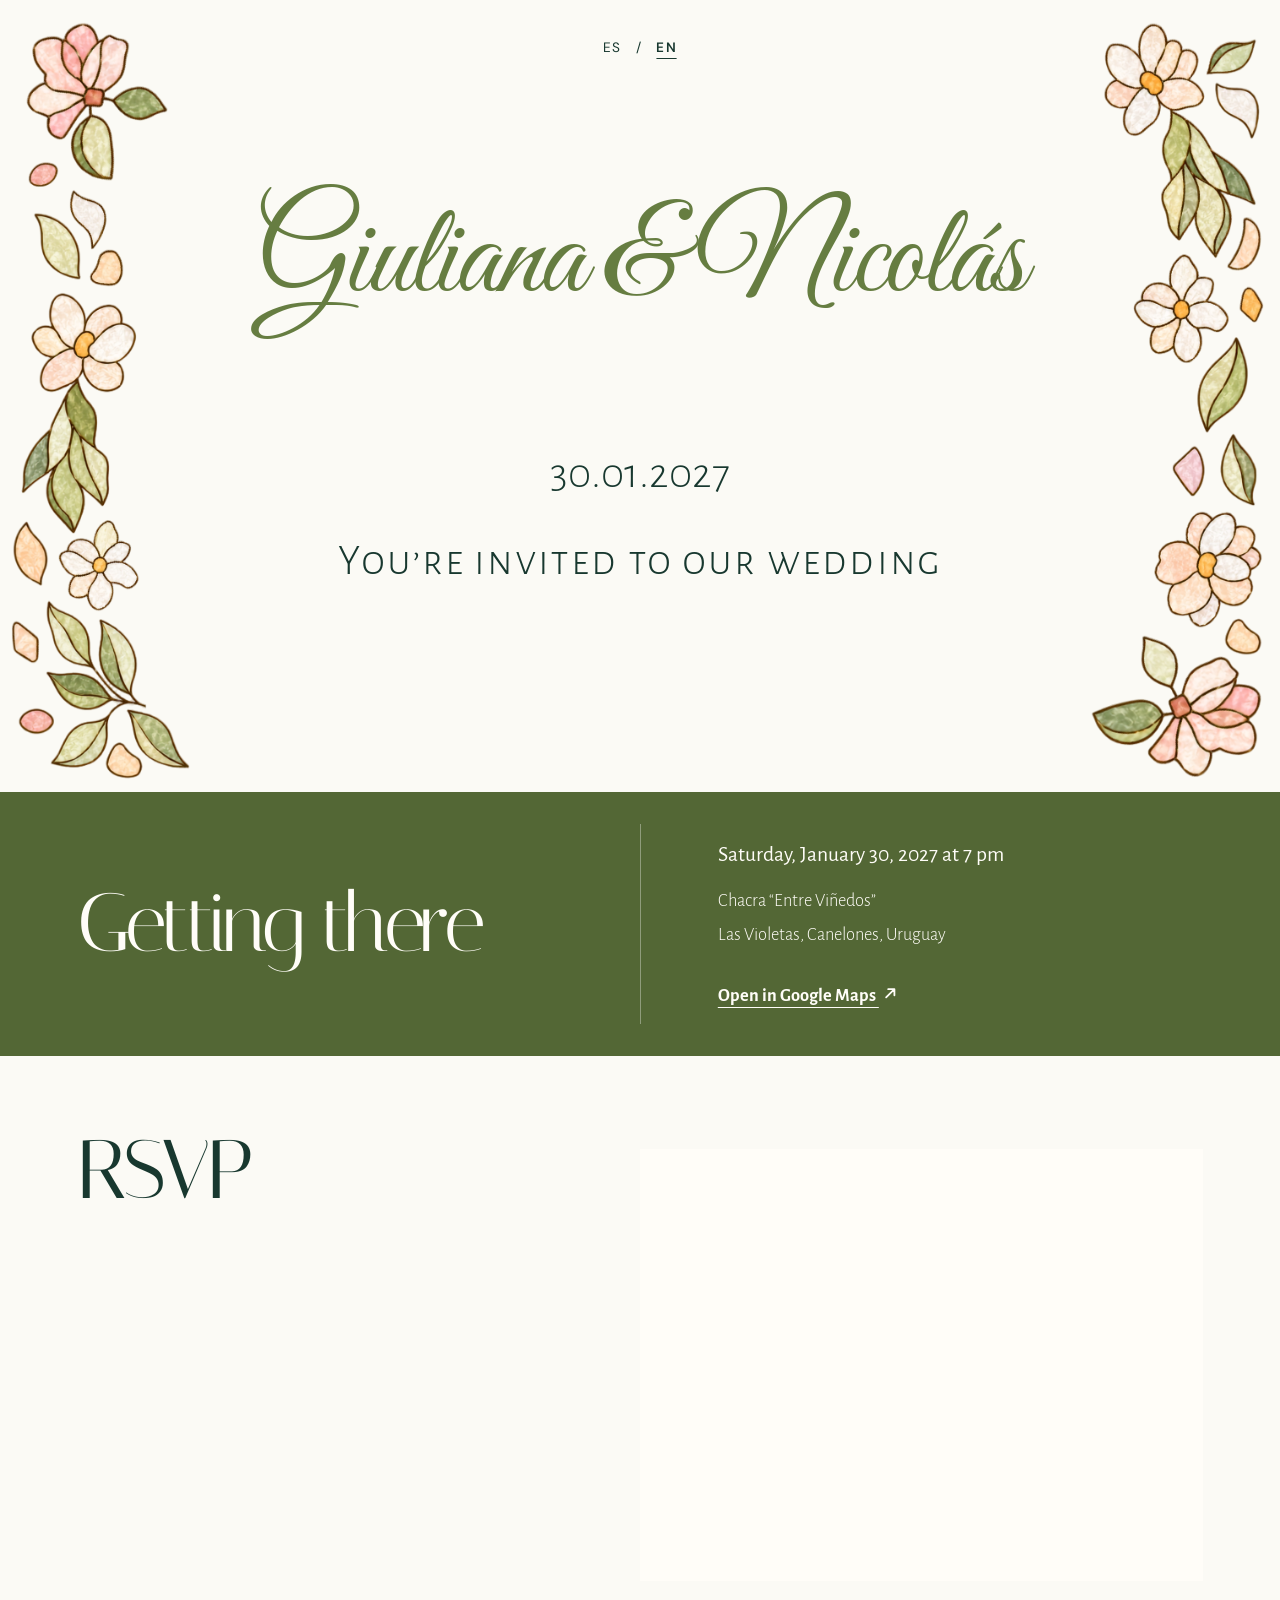
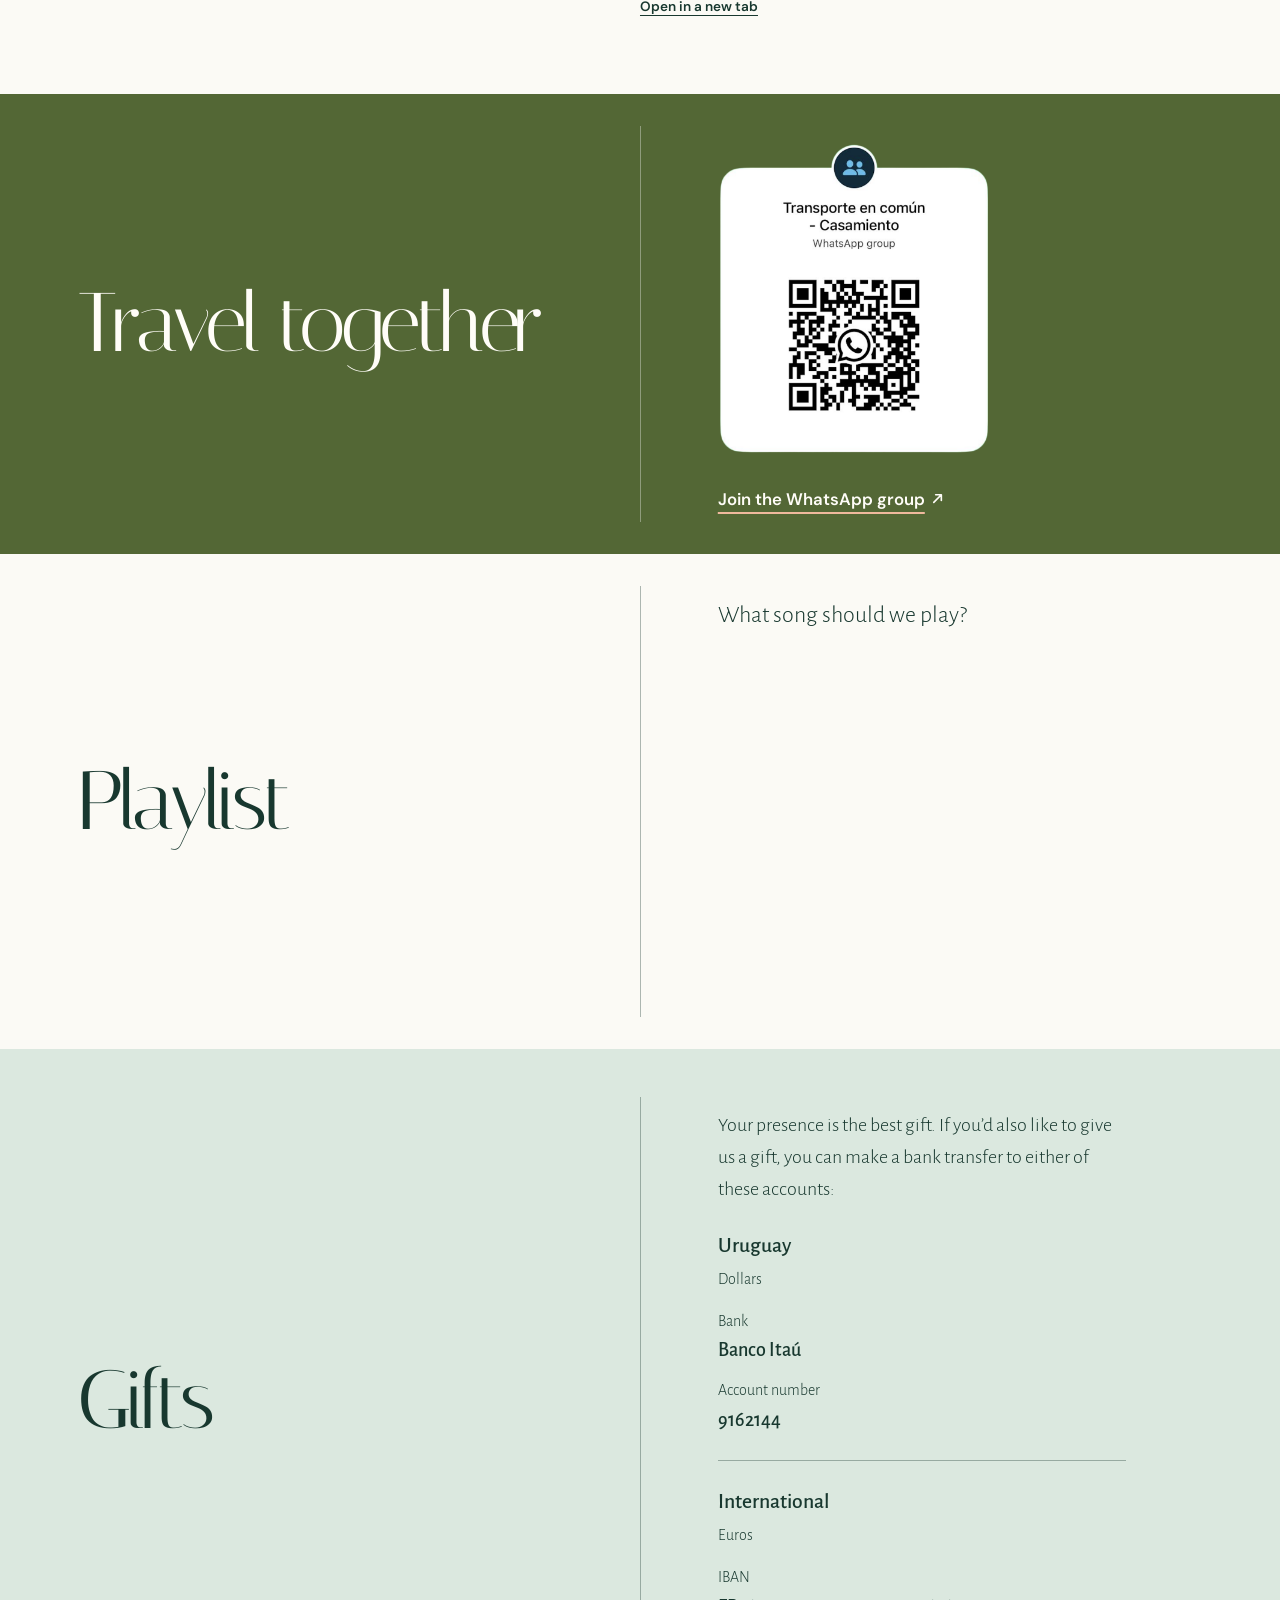
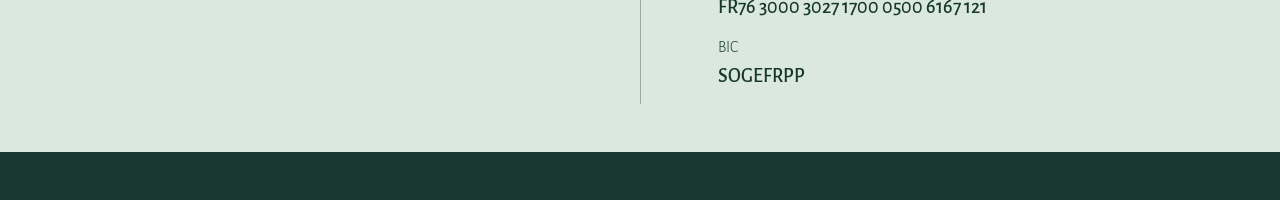
==== en.html @ 4c04052f "Add English version and gift bank accounts" ====
<!doctype html>
<html lang="en">
  <head>
    <meta charset="UTF-8" />
    <meta name="viewport" content="width=device-width, initial-scale=1" />
    <meta name="description" content="Giuliana and Nicolás" />
    <title>Giuliana and Nicolás</title>
    <link rel="preconnect" href="https://fonts.googleapis.com" />
    <link rel="preconnect" href="https://fonts.gstatic.com" crossorigin />
    <link href="https://fonts.googleapis.com/css2?family=Alegreya+Sans:wght@300;400;500;600&family=Alegreya+Sans+SC:wght@300;400;500&family=DM+Sans:wght@400;500;600&family=Great+Vibes&family=Italiana&display=swap" rel="stylesheet" />
    <link rel="stylesheet" href="styles.css" />
  </head>
  <body>
    <nav class="language-switch" aria-label="Language">
      <a href="index.html" lang="es" hreflang="es">ES</a>
      <span aria-hidden="true">/</span>
      <a href="en.html" lang="en" hreflang="en" aria-current="page">EN</a>
    </nav>
    <main class="invitation" aria-labelledby="wedding-title">
      <h1 id="wedding-title" class="visually-hidden">Giuliana and Nicolás</h1>
      <img class="flowers flowers--left" src="assets/flowers-left.png" alt="" aria-hidden="true" />
      <div class="invitation__center">
        <p class="names-text">Giuliana<span class="names-text__mobile-break" aria-hidden="true"><br /></span><span class="names-text__connector"> &amp; </span>Nicolás</p>
        <div class="event-info">
          <p class="event-info__date">30.01.2027</p>
          <p class="event-info__invitation">You’re invited to our wedding</p>
        </div>
      </div>
      <img class="flowers flowers--right" src="assets/flowers-right.png" alt="" aria-hidden="true" />
    </main>

    <section class="details" aria-labelledby="venue-title">
      <div class="details__heading">
        <h2 id="venue-title">Getting there</h2>
      </div>
      <div class="details__content">
        <p class="details__date">Saturday, January 30, 2027 at 7 pm</p>
        <address>
          Chacra “Entre Viñedos”<br />Las Violetas, Canelones, Uruguay
        </address>
        <a class="text-link" href="https://maps.app.goo.gl/vXwZ5cYCHZ2GvhXVA" target="_blank" rel="noreferrer">
          Open in Google Maps
          <svg class="text-link__icon" aria-hidden="true" viewBox="0 0 16 16" fill="none">
            <path d="M4 12 12 4M6 4h6v6" stroke="currentColor" stroke-width="1.75" stroke-linecap="round" stroke-linejoin="round" />
          </svg>
        </a>
      </div>
    </section>

    <section class="rsvp" id="rsvp" aria-labelledby="rsvp-title">
      <div class="rsvp__intro">
        <h2 id="rsvp-title">RSVP</h2>
      </div>
      <div class="rsvp-form">
        <iframe
          class="rsvp-form__embed"
          src="https://docs.google.com/forms/d/e/1FAIpQLSexYNaYGW8UoQyg7f9_EmeTzEDgkeHgZBoAXlFUQQeJTzdV7g/viewform?embedded=true"
          title="RSVP form (in Spanish)"
          loading="lazy"
        >Loading form…</iframe>
        <p class="rsvp-form__fallback">
          <a href="https://docs.google.com/forms/d/e/1FAIpQLSexYNaYGW8UoQyg7f9_EmeTzEDgkeHgZBoAXlFUQQeJTzdV7g/viewform?usp=header" target="_blank" rel="noreferrer">Open in a new tab</a>
        </p>
      </div>
    </section>

    <section class="travel-group" aria-labelledby="travel-group-title">
      <div class="travel-group__heading">
        <h2 id="travel-group-title">Travel together</h2>
      </div>
      <div class="travel-group__content">
        <img class="travel-group__qr" src="assets/qr_wpp.png" alt="QR code to join the transport WhatsApp group" />
        <a class="travel-group__link" href="https://chat.whatsapp.com/HbonAlKTDCjJUm64de46P4" target="_blank" rel="noreferrer">
          Join the WhatsApp group
          <svg class="travel-group__icon" aria-hidden="true" viewBox="0 0 16 16" fill="none">
            <path d="M4 12 12 4M6 4h6v6" stroke="currentColor" stroke-width="1.75" stroke-linecap="round" stroke-linejoin="round" />
          </svg>
        </a>
      </div>
    </section>

    <section class="playlist" aria-labelledby="playlist-title">
      <div class="playlist__heading">
        <h2 id="playlist-title">Playlist</h2>
      </div>
      <div class="playlist__content">
        <p>What song should we play?</p>
        <iframe
          class="playlist__embed"
          src="https://open.spotify.com/embed/playlist/00ogenAznVLQHIek65mozo?utm_source=generator"
          title="Wedding playlist"
          loading="lazy"
          allow="autoplay; clipboard-write; encrypted-media; fullscreen; picture-in-picture"
        ></iframe>
      </div>
    </section>

    <section class="gifts" aria-labelledby="gifts-title">
      <div class="gifts__heading">
        <h2 id="gifts-title">Gifts</h2>
      </div>
      <div class="gifts__content">
        <p>Your presence is the best gift. If you’d also like to give us a gift, you can make a bank transfer to either of these accounts:</p>
        <h3 class="gifts__region">Uruguay</h3>
        <p class="gifts__currency">Dollars</p>
        <dl class="gifts__account">
          <div><dt>Bank</dt><dd>Banco Itaú</dd></div>
          <div><dt>Account number</dt><dd>9162144</dd></div>
        </dl>
        <h3 class="gifts__region">International</h3>
        <p class="gifts__currency">Euros</p>
        <dl class="gifts__account">
          <div><dt>IBAN</dt><dd>FR76 3000 3027 1700 0500 6167 121</dd></div>
          <div><dt>BIC</dt><dd>SOGEFRPP</dd></div>
        </dl>
      </div>
    </section>

    <footer aria-hidden="true"></footer>
  </body>
</html>
---- styles.css ----
:root {
  --paper: #fbfaf5;
  --ink: #18382f;
  --names-green: #536735;
  --mist: #dbe8df;
  --peach: #efb99d;
  --white: #fffdf8;
  --display: "Italiana", Georgia, serif;
  --body: "DM Sans", Arial, sans-serif;
}

* { box-sizing: border-box; }

html,
body {
  min-height: 100%;
  margin: 0;
  background: var(--paper);
  color: var(--ink);
  font-family: var(--body);
}

a { color: inherit; }

.invitation {
  position: relative;
  display: grid;
  grid-template-columns: clamp(8rem, 18vw, 18rem) minmax(0, 1fr) clamp(8rem, 18vw, 18rem);
  align-items: center;
  min-height: 88svh;
  overflow: hidden;
  background: var(--paper);
}

.flowers {
  display: block;
  width: 100%;
  height: 88svh;
  object-fit: contain;
}

.flowers--left { object-position: left center; }
.flowers--right { object-position: right center; }

.invitation__center {
  width: 100%;
  text-align: center;
}

.names-text {
  display: block;
  margin: 0 auto;
  color: #667d41;
  font-family: "Great Vibes", cursive;
  font-size: clamp(4.5rem, 10vw, 10rem);
  font-weight: 400;
  letter-spacing: -.02em;
  line-height: .9;
  white-space: nowrap;
}

.names-text__mobile-break { display: none; }

.event-info {
  margin: clamp(8rem, 16vh, 5rem) 0 0;
  font-family: "Alegreya Sans", sans-serif;
  font-size: clamp(1.1rem, 1.7vw, 1.5rem);
  font-weight: 300;
  line-height: 1.25;
}

.event-info p { margin: 0; }

.event-info__date {
  font-size: 2em;
  font-weight: 300;
}

.event-info__invitation {
  margin: 2rem 0 0 !important;
  font-family: "Alegreya Sans SC", sans-serif;
  font-size: 2em;
  font-weight: 300;
  letter-spacing: .05em;
}

.event-info__mobile-break { display: none; }

.event-info__venue {
  margin-top: 1.5rem !important;
}

.event-info__location {
  margin-top: .35rem !important;
}

.visually-hidden {
  position: absolute;
  width: 1px;
  height: 1px;
  padding: 0;
  margin: -1px;
  overflow: hidden;
  clip: rect(0, 0, 0, 0);
  white-space: nowrap;
  border: 0;
}

.details,
.rsvp {
  padding: clamp(4rem, 6vw, 6rem);
}

.eyebrow {
  margin: 0 0 1.5rem;
  font-size: .72rem;
  font-weight: 600;
  letter-spacing: .18em;
  text-transform: uppercase;
}

h2 {
  margin: 0;
  font-family: var(--display);
  font-size: clamp(4rem, 9vw, 8rem);
  font-weight: 400;
  line-height: .9;
  letter-spacing: -.045em;
}

#venue-title,
#rsvp-title,
#playlist-title,
#travel-group-title {
  font-size: clamp(2.75rem, 6.5vw, 6rem);
}

#venue-title {
  white-space: nowrap;
}

.details {
  display: grid;
  grid-template-columns: 1fr 1fr;
  align-items: center;
  min-height: auto;
  padding: 2rem clamp(2rem, 6vw, 6rem);
  background: var(--names-green);
  color: var(--white);
}

.details__content {
  border-left: 1px solid rgba(255, 255, 255, .35);
  padding: .75rem clamp(2rem, 6vw, 6rem);
  font-family: "Alegreya Sans", sans-serif;
  font-size: 1.15rem;
  font-weight: 300;
  line-height: 1.8;
}

.details__date {
  margin: 0 0 .6rem;
  font-size: 1.35rem;
  font-weight: 400;
}

address {
  margin-bottom: 1.75rem;
  font-style: normal;
}

.text-link {
  font-weight: 600;
  text-underline-offset: .35rem;
}

.text-link__icon {
  display: inline-block;
  width: .9em;
  height: .9em;
  margin-left: .2em;
  vertical-align: -.05em;
}

.rsvp {
  display: grid;
  grid-template-columns: .9fr 1.1fr;
  align-items: start;
  gap: clamp(3rem, 8vw, 9rem);
  background: var(--paper);
}

.rsvp__intro {
  position: sticky;
  top: 5rem;
}

.rsvp__intro > p:last-child {
  max-width: 28rem;
  line-height: 1.6;
}

.rsvp-form {
  width: 100%;
  max-width: 42rem;
  padding-top: 1rem;
}

.rsvp-form__embed {
  display: block;
  width: 100%;
  height: 27rem;
  border: 0;
  background: var(--white);
}

.rsvp-form__fallback {
  margin: 1rem 0 0;
  font-size: .85rem;
  line-height: 1.5;
}

.rsvp-form__fallback a {
  font-weight: 600;
  text-underline-offset: .25rem;
}

.playlist {
  display: grid;
  grid-template-columns: 1fr 1fr;
  align-items: center;
  min-height: auto;
  padding: 2rem clamp(2rem, 6vw, 6rem);
  background: var(--paper);
}

.playlist__content {
  border-left: 1px solid rgba(24, 56, 47, .35);
  padding: .75rem clamp(2rem, 6vw, 6rem);
}

.playlist__content p {
  margin: 0 0 1.25rem;
  font-family: "Alegreya Sans", sans-serif;
  font-size: clamp(1.2rem, 2vw, 1.5rem);
  font-weight: 300;
  line-height: 1.45;
}

.playlist__embed {
  display: block;
  width: 100%;
  height: 22rem;
  border: 0;
}

.travel-group {
  display: grid;
  grid-template-columns: 1fr 1fr;
  align-items: center;
  min-height: auto;
  padding: 2rem clamp(2rem, 6vw, 6rem);
  background: var(--names-green);
  color: var(--white);
}

.travel-group__content {
  max-width: 30rem;
  border-left: 1px solid rgba(255, 255, 255, .35);
  padding: .75rem clamp(2rem, 6vw, 6rem);
}

.travel-group__qr {
  display: block;
  width: min(100%, 20rem);
  height: auto;
  margin: 0 0 1.5rem -1.5rem;
}

.travel-group__link {
  display: inline-flex;
  align-items: center;
  gap: .35rem;
  color: var(--white);
  font-size: 1.05rem;
  font-weight: 600;
  text-decoration: underline;
  text-decoration-color: var(--peach);
  text-decoration-thickness: 2px;
  text-underline-offset: .45rem;
}

.travel-group__icon {
  width: .9em;
  height: .9em;
}

footer {
  padding: 1.5rem;
  background: var(--ink);
  color: var(--white);
  text-align: center;
  font-size: .72rem;
  letter-spacing: .14em;
  text-transform: uppercase;
}

footer p { margin: 0; }

a:focus-visible {
  outline: 3px solid var(--peach);
  outline-offset: 4px;
}

@media (max-width: 700px) {
  .invitation {
    grid-template-columns: 5.5rem minmax(0, 1fr) 5.5rem;
    min-height: 21.72rem;
  }

  .flowers {
    height: auto;
    aspect-ratio: 475 / 1875;
    object-fit: contain;
  }

  .flowers--left { object-position: left bottom; }
  .flowers--right { object-position: right bottom; }

  .names-text {
    font-size: clamp(3.25rem, 15vw, 6rem);
    line-height: .82;
    white-space: normal;
  }

  .names-text__mobile-break { display: inline; }

  .event-info {
    margin-top: 1.5rem;
  }

  .event-info__date { font-size: 1.4em; }

  .event-info__invitation {
    width: 100%;
    font-size: clamp(1rem, 5vw, 1.4em);
    letter-spacing: .02em;
    text-align: center;
    white-space: nowrap;
  }

  .event-info__mobile-break { display: inline; }

  .details,
  .rsvp,
  .playlist,
  .travel-group {
    grid-template-columns: 1fr;
    gap: 3rem;
    padding: 4rem 1.5rem;
  }

  .details,
  .playlist,
  .travel-group { padding-block: 2.5rem; }

  .details__content {
    border-top: 1px solid rgba(255, 255, 255, .35);
    border-left: 0;
    padding: 1.5rem 0 0;
  }

  .travel-group__content {
    border-top: 1px solid rgba(255, 255, 255, .35);
    border-left: 0;
    padding: 1.5rem 0 0;
    text-align: center;
  }

  .playlist__content {
    border-top: 1px solid rgba(24, 56, 47, .35);
    border-left: 0;
    padding: 1.5rem 0 0;
  }

  .travel-group__qr {
    margin: 0 auto 1.5rem;
  }

  .rsvp__intro { position: static; }
}

.language-switch {
  position: absolute;
  top: 1.25rem;
  left: 50%;
  transform: translateX(-50%);
  z-index: 1;
  display: flex;
  align-items: center;
  gap: .65rem;
  padding: .35rem .65rem;
  border-radius: .25rem;
  background: var(--paper);
  font-size: .85rem;
  letter-spacing: .08em;
}

.language-switch a {
  display: inline-flex;
  align-items: center;
  min-height: 2.75rem;
  padding-inline: .25rem;
  text-decoration: none;
}

.language-switch a[aria-current="page"] {
  font-weight: 600;
  text-decoration: underline;
  text-underline-offset: .35rem;
}

.gifts {
  display: grid;
  grid-template-columns: minmax(0, 1fr) minmax(0, 1fr);
  align-items: center;
  row-gap: 2rem;
  padding: 3rem clamp(2rem, 6vw, 6rem);
  background: var(--mist);
}

#gifts-title { font-size: clamp(2.75rem, 6.5vw, 6rem); }

.gifts__content {
  border-left: 1px solid rgba(24, 56, 47, .35);
  padding: .75rem clamp(2rem, 6vw, 6rem);
  font-family: "Alegreya Sans", sans-serif;
  font-size: 1.25rem;
  font-weight: 300;
  line-height: 1.6;
}

.gifts__content p { margin: 0 0 1.5rem; }
.gifts__region {
  margin: 1.5rem 0 .75rem;
  font-size: 1.35rem;
  font-weight: 500;
}
.gifts__account + .gifts__region {
  border-top: 1px solid rgba(24, 56, 47, .35);
  padding-top: 1.5rem;
}
.gifts__account { margin: 0; }
.gifts__account dd { overflow-wrap: anywhere; }
.gifts__account div + div { margin-top: .75rem; }
.gifts__account dt { font-size: 1rem; }
.gifts__account dd { margin: 0; font-weight: 500; }

@media (max-width: 700px) {
  .invitation { padding-top: 4.5rem; }
  .gifts { grid-template-columns: 1fr; padding: 2.5rem 1.5rem; }
  .gifts__content {
    border-top: 1px solid rgba(24, 56, 47, .35);
    border-left: 0;
    padding: 1.5rem 0 0;
  }
  html[lang="en"] .event-info__invitation {
    white-space: normal;
  }
}

.gifts__content .gifts__currency {
  margin: -.5rem 0 1rem;
  font-size: 1rem;
}
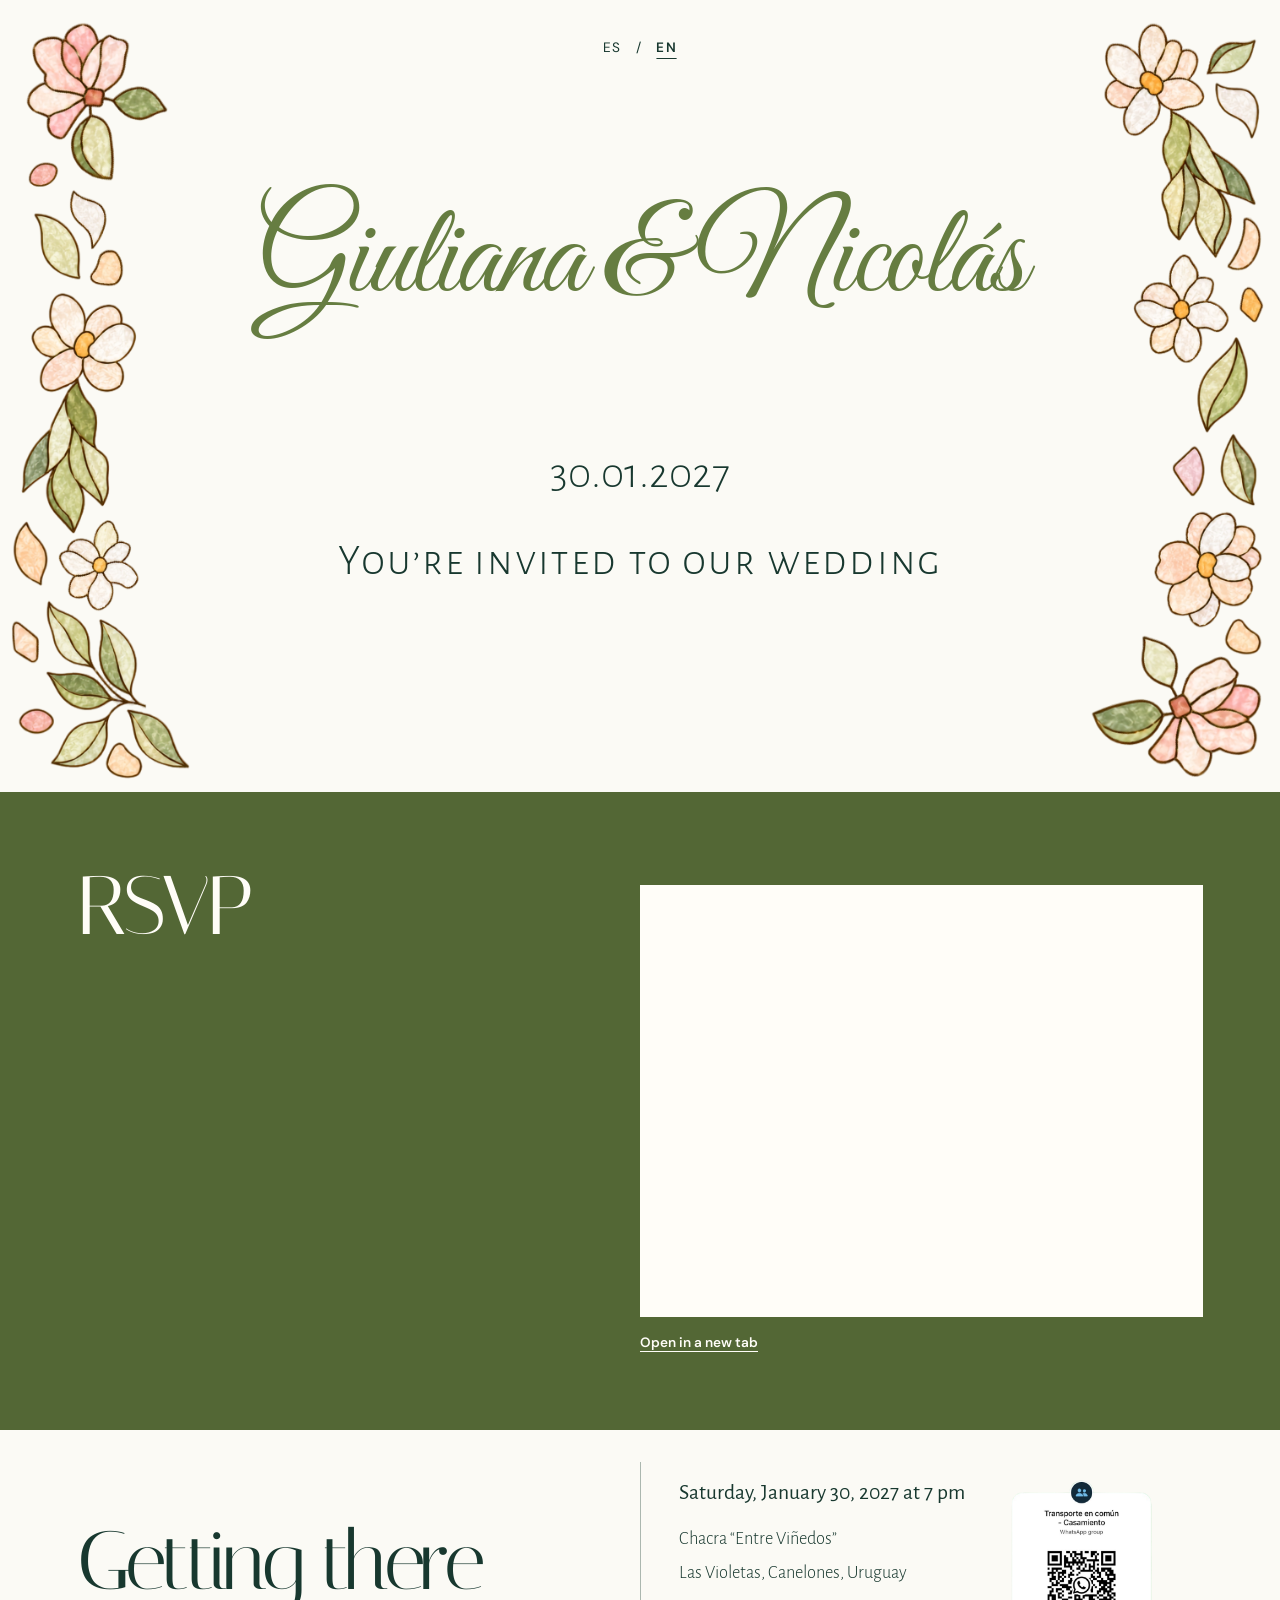
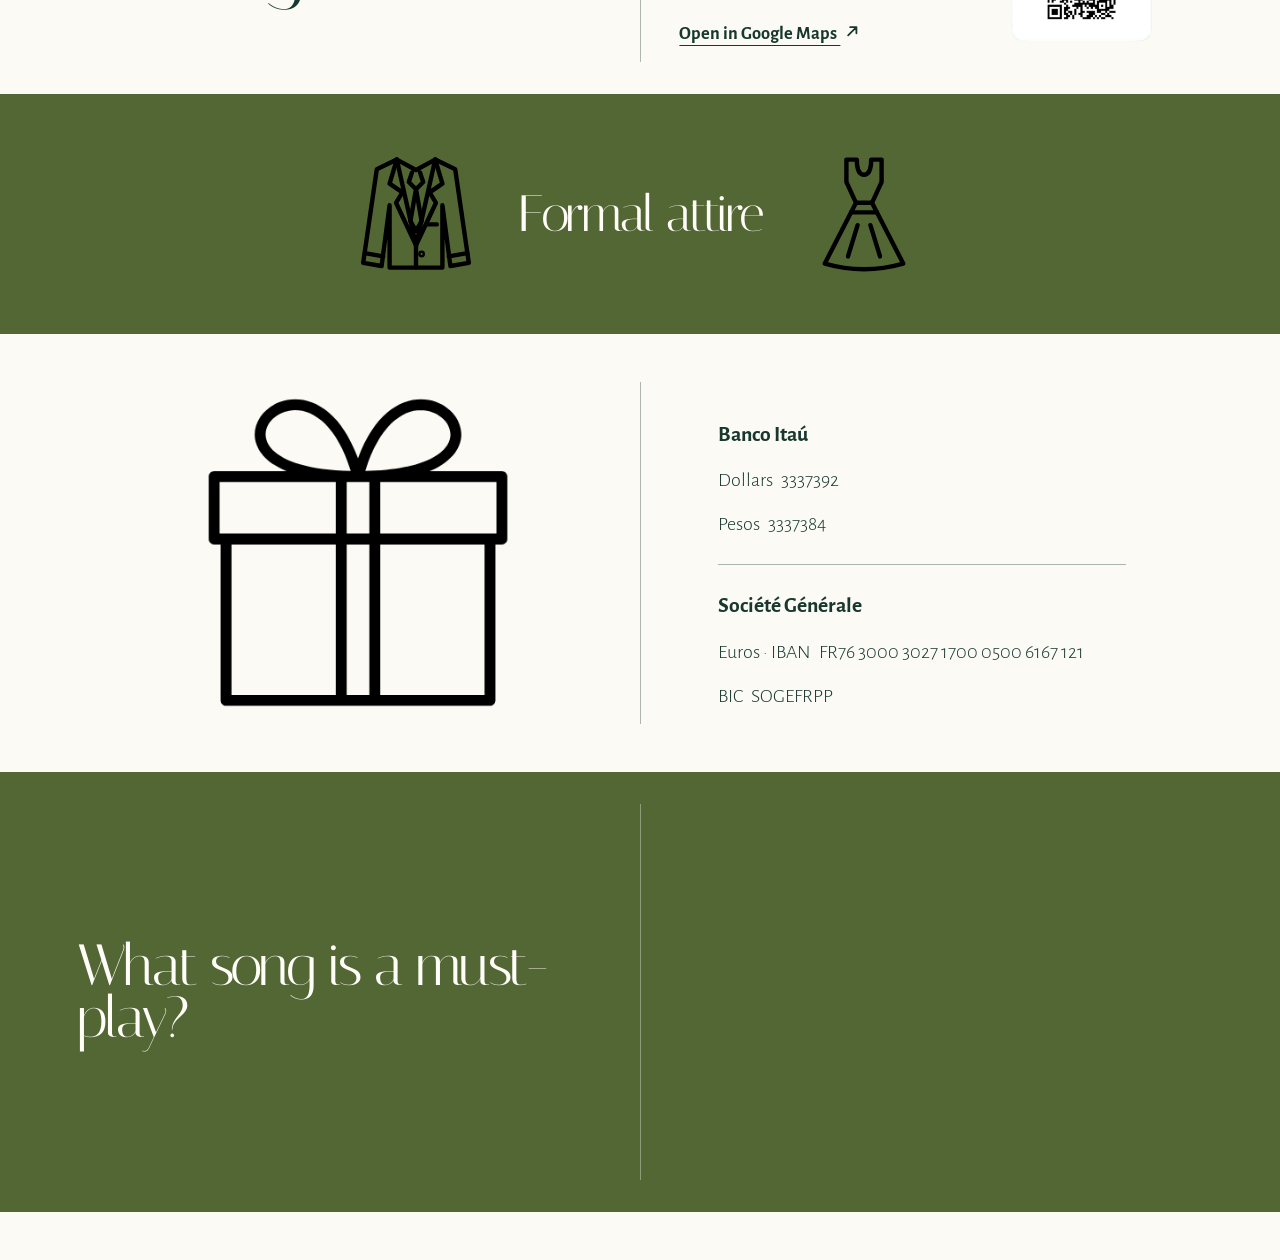
==== commit 8aaf875d: "Update wedding sections, bank details and attire icons" ====
--- a/en.html
+++ b/en.html
@@ -29,24 +29,6 @@
       <img class="flowers flowers--right" src="assets/flowers-right.png" alt="" aria-hidden="true" />
     </main>
 
-    <section class="details" aria-labelledby="venue-title">
-      <div class="details__heading">
-        <h2 id="venue-title">Getting there</h2>
-      </div>
-      <div class="details__content">
-        <p class="details__date">Saturday, January 30, 2027 at 7 pm</p>
-        <address>
-          Chacra “Entre Viñedos”<br />Las Violetas, Canelones, Uruguay
-        </address>
-        <a class="text-link" href="https://maps.app.goo.gl/vXwZ5cYCHZ2GvhXVA" target="_blank" rel="noreferrer">
-          Open in Google Maps
-          <svg class="text-link__icon" aria-hidden="true" viewBox="0 0 16 16" fill="none">
-            <path d="M4 12 12 4M6 4h6v6" stroke="currentColor" stroke-width="1.75" stroke-linecap="round" stroke-linejoin="round" />
-          </svg>
-        </a>
-      </div>
-    </section>
-
     <section class="rsvp" id="rsvp" aria-labelledby="rsvp-title">
       <div class="rsvp__intro">
         <h2 id="rsvp-title">RSVP</h2>
@@ -64,27 +46,58 @@
       </div>
     </section>
 
-    <section class="travel-group" aria-labelledby="travel-group-title">
-      <div class="travel-group__heading">
-        <h2 id="travel-group-title">Travel together</h2>
+    <section class="details" aria-labelledby="venue-title">
+      <div class="details__heading">
+        <h2 id="venue-title">Getting there</h2>
       </div>
-      <div class="travel-group__content">
-        <img class="travel-group__qr" src="assets/qr_wpp.png" alt="QR code to join the transport WhatsApp group" />
-        <a class="travel-group__link" href="https://chat.whatsapp.com/HbonAlKTDCjJUm64de46P4" target="_blank" rel="noreferrer">
-          Join the WhatsApp group
-          <svg class="travel-group__icon" aria-hidden="true" viewBox="0 0 16 16" fill="none">
+      <div class="details__content">
+        <div class="details__address">
+        <p class="details__date">Saturday, January 30, 2027 at 7 pm</p>
+        <address>
+          Chacra “Entre Viñedos”<br />Las Violetas, Canelones, Uruguay
+        </address>
+        <a class="text-link" href="https://maps.app.goo.gl/vXwZ5cYCHZ2GvhXVA" target="_blank" rel="noreferrer">
+          Open in Google Maps
+          <svg class="text-link__icon" aria-hidden="true" viewBox="0 0 16 16" fill="none">
             <path d="M4 12 12 4M6 4h6v6" stroke="currentColor" stroke-width="1.75" stroke-linecap="round" stroke-linejoin="round" />
           </svg>
         </a>
+        </div>
+      <a class="details__transport" href="https://chat.whatsapp.com/HbonAlKTDCjJUm64de46P4" target="_blank" rel="noreferrer">
+        <img class="details__qr" src="assets/qr_wpp.png" alt="QR code to join the transport WhatsApp group" />
+      </a>
+      </div>
+    </section>
+
+    <section class="dress-code" aria-labelledby="dress-code-title">
+      <img class="dress-code__icon" src="assets/formal-attire.svg" alt="" aria-hidden="true" width="160" height="180" />
+      <h2 id="dress-code-title">Formal attire</h2>
+      <img class="dress-code__icon" src="assets/formal-dress.svg" alt="" aria-hidden="true" width="160" height="180" />
+    </section>
+
+    <section class="gifts" aria-labelledby="gifts-title">
+      <div class="gifts__heading">
+        <h2 id="gifts-title"><img class="gifts__image" src="assets/gift2.png" alt="Gifts" width="362" height="372" /></h2>
+      </div>
+      <div class="gifts__content">
+        <h3 class="gifts__region">Banco Itaú</h3>
+        <dl class="gifts__account">
+          <div><dt>Dollars</dt><dd>3337392</dd></div>
+          <div><dt>Pesos</dt><dd>3337384</dd></div>
+        </dl>
+        <h3 class="gifts__region">Société Générale</h3>
+        <dl class="gifts__account">
+          <div><dt>Euros · IBAN</dt><dd>FR76 3000 3027 1700 0500 6167 121</dd></div>
+          <div><dt>BIC</dt><dd>SOGEFRPP</dd></div>
+        </dl>
       </div>
     </section>
 
     <section class="playlist" aria-labelledby="playlist-title">
       <div class="playlist__heading">
-        <h2 id="playlist-title">Playlist</h2>
+        <h2 id="playlist-title">What song is a must-play?</h2>
       </div>
       <div class="playlist__content">
-        <p>What song should we play?</p>
         <iframe
           class="playlist__embed"
           src="https://open.spotify.com/embed/playlist/00ogenAznVLQHIek65mozo?utm_source=generator"
@@ -95,27 +108,6 @@
       </div>
     </section>
 
-    <section class="gifts" aria-labelledby="gifts-title">
-      <div class="gifts__heading">
-        <h2 id="gifts-title">Gifts</h2>
-      </div>
-      <div class="gifts__content">
-        <p>Your presence is the best gift. If you’d also like to give us a gift, you can make a bank transfer to either of these accounts:</p>
-        <h3 class="gifts__region">Uruguay</h3>
-        <p class="gifts__currency">Dollars</p>
-        <dl class="gifts__account">
-          <div><dt>Bank</dt><dd>Banco Itaú</dd></div>
-          <div><dt>Account number</dt><dd>9162144</dd></div>
-        </dl>
-        <h3 class="gifts__region">International</h3>
-        <p class="gifts__currency">Euros</p>
-        <dl class="gifts__account">
-          <div><dt>IBAN</dt><dd>FR76 3000 3027 1700 0500 6167 121</dd></div>
-          <div><dt>BIC</dt><dd>SOGEFRPP</dd></div>
-        </dl>
-      </div>
-    </section>
-
     <footer aria-hidden="true"></footer>
   </body>
 </html>
--- a/styles.css
+++ b/styles.css
@@ -2,7 +2,6 @@
   --paper: #fbfaf5;
   --ink: #18382f;
   --names-green: #536735;
-  --mist: #dbe8df;
   --peach: #efb99d;
   --white: #fffdf8;
   --display: "Italiana", Georgia, serif;
@@ -141,21 +140,36 @@
 
 .details {
   display: grid;
-  grid-template-columns: 1fr 1fr;
+  grid-template-columns: minmax(0, 1fr) minmax(0, 1fr);
   align-items: center;
   min-height: auto;
   padding: 2rem clamp(2rem, 6vw, 6rem);
-  background: var(--names-green);
-  color: var(--white);
+  background: var(--paper);
+  color: var(--ink);
 }
 
 .details__content {
-  border-left: 1px solid rgba(255, 255, 255, .35);
-  padding: .75rem clamp(2rem, 6vw, 6rem);
+  display: grid;
+  grid-template-columns: minmax(0, 1fr) auto;
+  align-items: center;
+  gap: 1rem;
+  border-left: 1px solid rgba(24, 56, 47, .35);
+  padding: .75rem clamp(1rem, 3vw, 3rem);
   font-family: "Alegreya Sans", sans-serif;
   font-size: 1.15rem;
   font-weight: 300;
   line-height: 1.8;
+}
+
+.details__transport {
+  display: block;
+  width: clamp(8rem, 13vw, 12rem);
+}
+
+.details__qr {
+  display: block;
+  width: 100%;
+  height: auto;
 }
 
 .details__date {
@@ -187,7 +201,8 @@
   grid-template-columns: .9fr 1.1fr;
   align-items: start;
   gap: clamp(3rem, 8vw, 9rem);
-  background: var(--paper);
+  background: var(--names-green);
+  color: var(--white);
 }
 
 .rsvp__intro {
@@ -231,12 +246,41 @@
   align-items: center;
   min-height: auto;
   padding: 2rem clamp(2rem, 6vw, 6rem);
-  background: var(--paper);
+  background: var(--names-green);
+  color: var(--white);
 }
 
 .playlist__content {
-  border-left: 1px solid rgba(24, 56, 47, .35);
+  border-left: 1px solid rgba(255, 255, 255, .35);
   padding: .75rem clamp(2rem, 6vw, 6rem);
+}
+
+#playlist-title {
+  font-size: clamp(2.25rem, 4.5vw, 4.5rem);
+  padding-right: 1.5rem;
+}
+
+.dress-code {
+  display: flex;
+  justify-content: center;
+  align-items: center;
+  gap: clamp(.75rem, 3vw, 3rem);
+  padding: 3rem 1.5rem;
+  text-align: center;
+  background: var(--names-green);
+  color: var(--white);
+}
+
+.dress-code__icon {
+  display: block;
+  width: clamp(3.5rem, 10vw, 8rem);
+  flex-shrink: 0;
+  height: auto;
+}
+
+#dress-code-title {
+  margin: 0;
+  font-size: clamp(2rem, 4vw, 3.5rem);
 }
 
 .playlist__content p {
@@ -297,8 +341,8 @@
 
 footer {
   padding: 1.5rem;
-  background: var(--ink);
-  color: var(--white);
+  background: var(--paper);
+  color: var(--ink);
   text-align: center;
   font-size: .72rem;
   letter-spacing: .14em;
@@ -365,9 +409,14 @@
   .travel-group { padding-block: 2.5rem; }
 
   .details__content {
-    border-top: 1px solid rgba(255, 255, 255, .35);
+    grid-template-columns: minmax(0, 1fr) auto;
+    border-top: 1px solid rgba(24, 56, 47, .35);
     border-left: 0;
     padding: 1.5rem 0 0;
+  }
+
+  .details__transport {
+    width: clamp(6.5rem, 29vw, 9rem);
   }
 
   .travel-group__content {
@@ -378,7 +427,7 @@
   }
 
   .playlist__content {
-    border-top: 1px solid rgba(24, 56, 47, .35);
+    border-top: 1px solid rgba(255, 255, 255, .35);
     border-left: 0;
     padding: 1.5rem 0 0;
   }
@@ -426,10 +475,17 @@
   align-items: center;
   row-gap: 2rem;
   padding: 3rem clamp(2rem, 6vw, 6rem);
-  background: var(--mist);
-}
-
-#gifts-title { font-size: clamp(2.75rem, 6.5vw, 6rem); }
+  background: var(--paper);
+}
+
+#gifts-title { margin: 0; }
+
+.gifts__image {
+  display: block;
+  width: min(100%, 20rem);
+  height: auto;
+  margin: 0 auto;
+}
 
 .gifts__content {
   border-left: 1px solid rgba(24, 56, 47, .35);
@@ -444,7 +500,7 @@
 .gifts__region {
   margin: 1.5rem 0 .75rem;
   font-size: 1.35rem;
-  font-weight: 500;
+  font-weight: 700;
 }
 .gifts__account + .gifts__region {
   border-top: 1px solid rgba(24, 56, 47, .35);
@@ -453,8 +509,8 @@
 .gifts__account { margin: 0; }
 .gifts__account dd { overflow-wrap: anywhere; }
 .gifts__account div + div { margin-top: .75rem; }
-.gifts__account dt { font-size: 1rem; }
-.gifts__account dd { margin: 0; font-weight: 500; }
+.gifts__account dt { display: inline; }
+.gifts__account dd { display: inline; margin: 0 0 0 .4em; font-weight: inherit; }
 
 @media (max-width: 700px) {
   .invitation { padding-top: 4.5rem; }
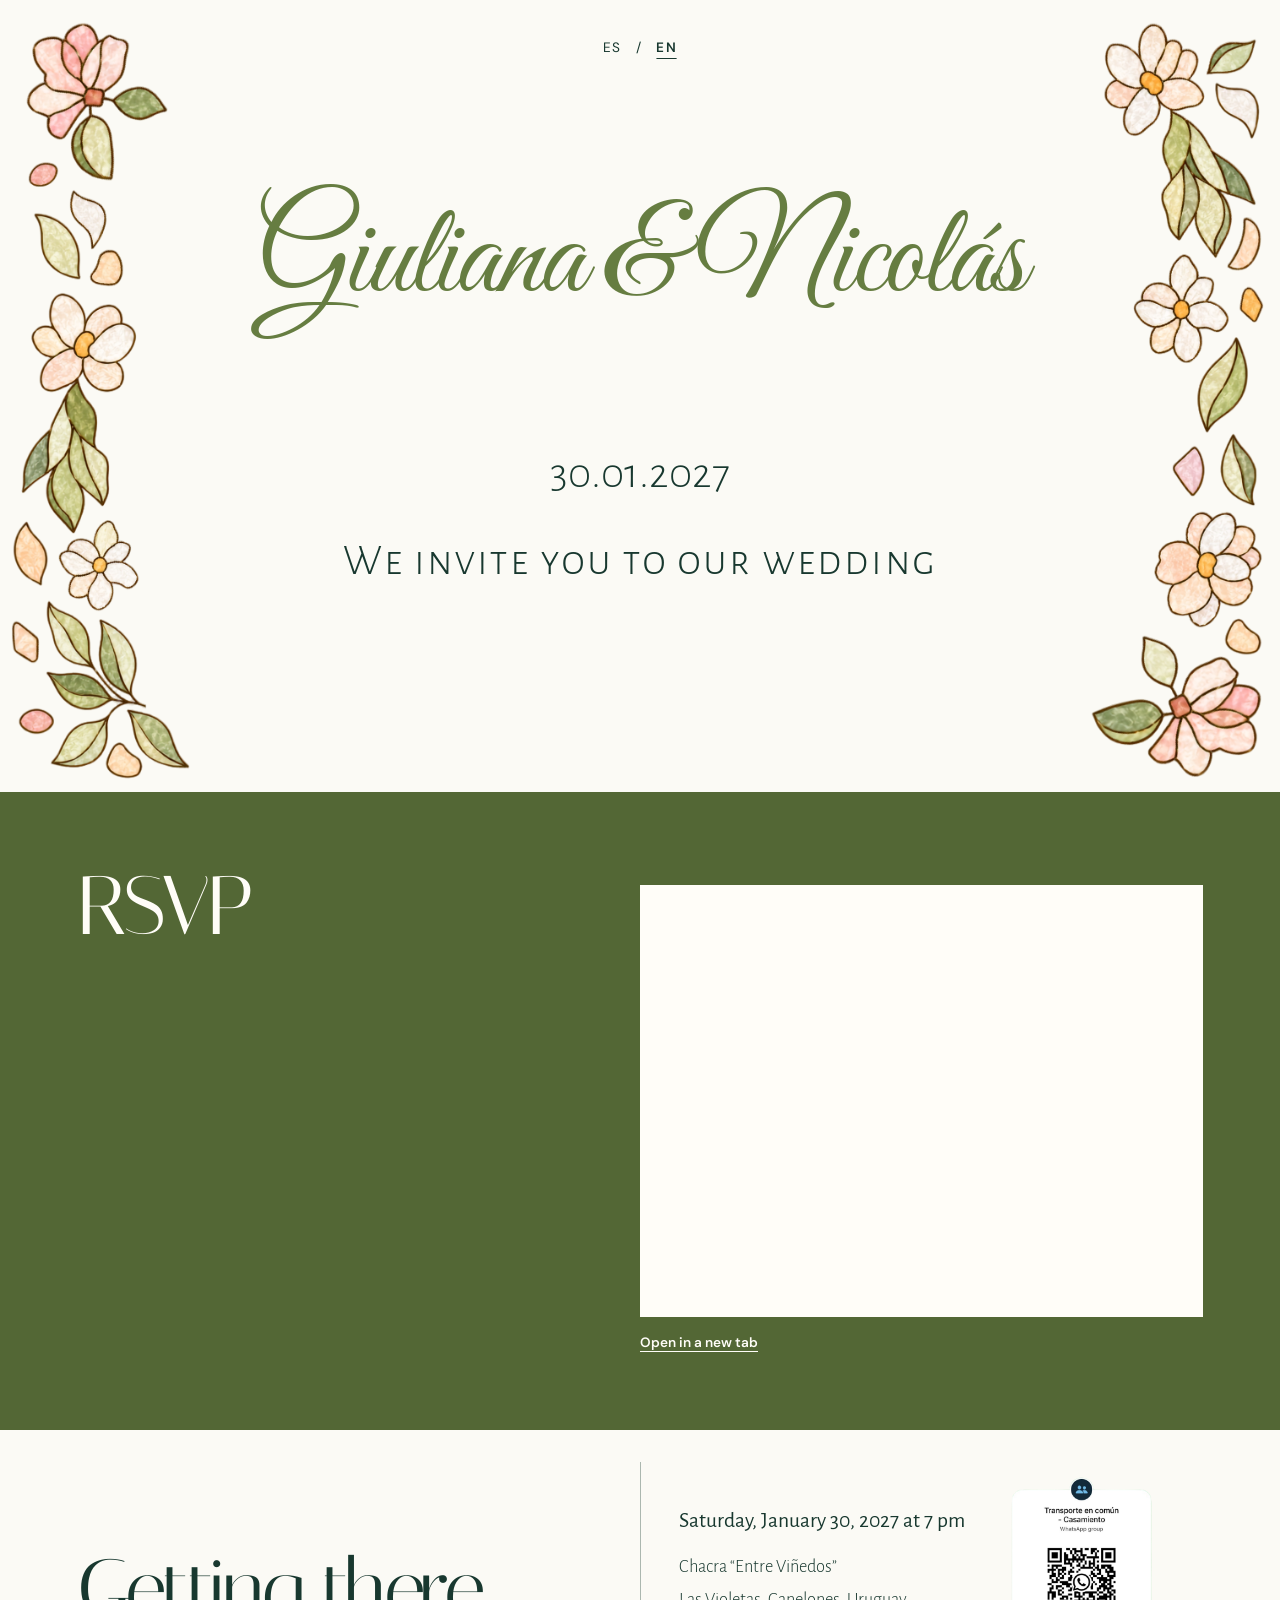
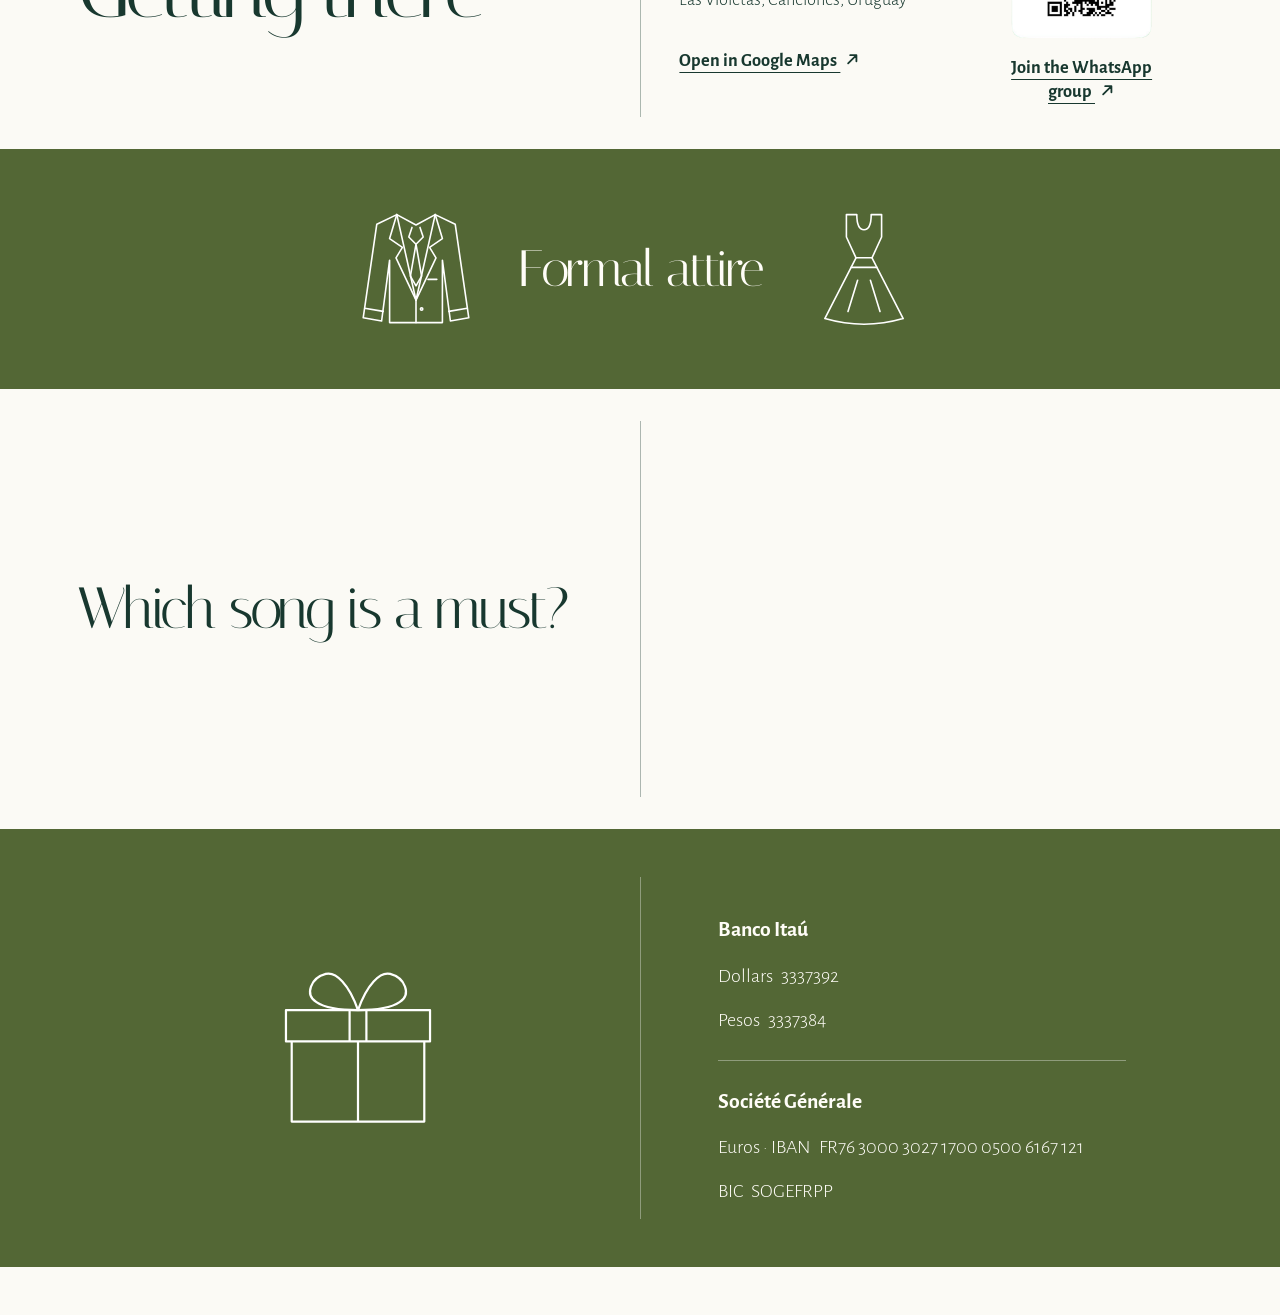
==== commit 14afb3d4: "Refine wedding icons, section order and WhatsApp link" ====
--- a/en.html
+++ b/en.html
@@ -23,7 +23,7 @@
         <p class="names-text">Giuliana<span class="names-text__mobile-break" aria-hidden="true"><br /></span><span class="names-text__connector"> &amp; </span>Nicolás</p>
         <div class="event-info">
           <p class="event-info__date">30.01.2027</p>
-          <p class="event-info__invitation">You’re invited to our wedding</p>
+          <p class="event-info__invitation">We invite you to our wedding</p>
         </div>
       </div>
       <img class="flowers flowers--right" src="assets/flowers-right.png" alt="" aria-hidden="true" />
@@ -65,6 +65,11 @@
         </div>
       <a class="details__transport" href="https://chat.whatsapp.com/HbonAlKTDCjJUm64de46P4" target="_blank" rel="noreferrer">
         <img class="details__qr" src="assets/qr_wpp.png" alt="QR code to join the transport WhatsApp group" />
+        <span class="details__transport-label text-link">Join the WhatsApp group
+          <svg class="text-link__icon" aria-hidden="true" viewBox="0 0 16 16" fill="none">
+            <path d="M4 12 12 4M6 4h6v6" stroke="currentColor" stroke-width="1.75" stroke-linecap="round" stroke-linejoin="round" />
+          </svg>
+        </span>
       </a>
       </div>
     </section>
@@ -75,9 +80,24 @@
       <img class="dress-code__icon" src="assets/formal-dress.svg" alt="" aria-hidden="true" width="160" height="180" />
     </section>
 
+    <section class="playlist" aria-labelledby="playlist-title">
+      <div class="playlist__heading">
+        <h2 id="playlist-title">Which song is a must?</h2>
+      </div>
+      <div class="playlist__content">
+        <iframe
+          class="playlist__embed"
+          src="https://open.spotify.com/embed/playlist/00ogenAznVLQHIek65mozo?utm_source=generator"
+          title="Wedding playlist"
+          loading="lazy"
+          allow="autoplay; clipboard-write; encrypted-media; fullscreen; picture-in-picture"
+        ></iframe>
+      </div>
+    </section>
+
     <section class="gifts" aria-labelledby="gifts-title">
       <div class="gifts__heading">
-        <h2 id="gifts-title"><img class="gifts__image" src="assets/gift2.png" alt="Gifts" width="362" height="372" /></h2>
+        <h2 id="gifts-title"><img class="gifts__image" src="assets/gift.svg" alt="Gifts" width="362" height="372" /></h2>
       </div>
       <div class="gifts__content">
         <h3 class="gifts__region">Banco Itaú</h3>
@@ -93,21 +113,6 @@
       </div>
     </section>
 
-    <section class="playlist" aria-labelledby="playlist-title">
-      <div class="playlist__heading">
-        <h2 id="playlist-title">What song is a must-play?</h2>
-      </div>
-      <div class="playlist__content">
-        <iframe
-          class="playlist__embed"
-          src="https://open.spotify.com/embed/playlist/00ogenAznVLQHIek65mozo?utm_source=generator"
-          title="Wedding playlist"
-          loading="lazy"
-          allow="autoplay; clipboard-write; encrypted-media; fullscreen; picture-in-picture"
-        ></iframe>
-      </div>
-    </section>
-
     <footer aria-hidden="true"></footer>
   </body>
 </html>
--- a/styles.css
+++ b/styles.css
@@ -164,6 +164,17 @@
 .details__transport {
   display: block;
   width: clamp(8rem, 13vw, 12rem);
+  text-align: center;
+  text-decoration: none;
+  text-underline-offset: .25rem;
+}
+
+.details__transport-label {
+  display: block;
+  margin-top: .75rem;
+  font-size: inherit;
+  line-height: 1.35;
+  text-decoration: underline;
 }
 
 .details__qr {
@@ -246,12 +257,12 @@
   align-items: center;
   min-height: auto;
   padding: 2rem clamp(2rem, 6vw, 6rem);
-  background: var(--names-green);
-  color: var(--white);
+  background: var(--paper);
+  color: var(--ink);
 }
 
 .playlist__content {
-  border-left: 1px solid rgba(255, 255, 255, .35);
+  border-left: 1px solid rgba(24, 56, 47, .35);
   padding: .75rem clamp(2rem, 6vw, 6rem);
 }
 
@@ -427,7 +438,7 @@
   }
 
   .playlist__content {
-    border-top: 1px solid rgba(255, 255, 255, .35);
+    border-top: 1px solid rgba(24, 56, 47, .35);
     border-left: 0;
     padding: 1.5rem 0 0;
   }
@@ -475,20 +486,22 @@
   align-items: center;
   row-gap: 2rem;
   padding: 3rem clamp(2rem, 6vw, 6rem);
-  background: var(--paper);
+  background: var(--names-green);
+  color: var(--white);
 }
 
 #gifts-title { margin: 0; }
 
 .gifts__image {
-  display: block;
-  width: min(100%, 20rem);
+  filter: brightness(0) invert(1);
+  display: block;
+  width: min(50%, 10rem);
   height: auto;
   margin: 0 auto;
 }
 
 .gifts__content {
-  border-left: 1px solid rgba(24, 56, 47, .35);
+  border-left: 1px solid rgba(255, 255, 255, .35);
   padding: .75rem clamp(2rem, 6vw, 6rem);
   font-family: "Alegreya Sans", sans-serif;
   font-size: 1.25rem;
@@ -503,7 +516,7 @@
   font-weight: 700;
 }
 .gifts__account + .gifts__region {
-  border-top: 1px solid rgba(24, 56, 47, .35);
+  border-top: 1px solid rgba(255, 255, 255, .35);
   padding-top: 1.5rem;
 }
 .gifts__account { margin: 0; }
@@ -516,7 +529,7 @@
   .invitation { padding-top: 4.5rem; }
   .gifts { grid-template-columns: 1fr; padding: 2.5rem 1.5rem; }
   .gifts__content {
-    border-top: 1px solid rgba(24, 56, 47, .35);
+    border-top: 1px solid rgba(255, 255, 255, .35);
     border-left: 0;
     padding: 1.5rem 0 0;
   }
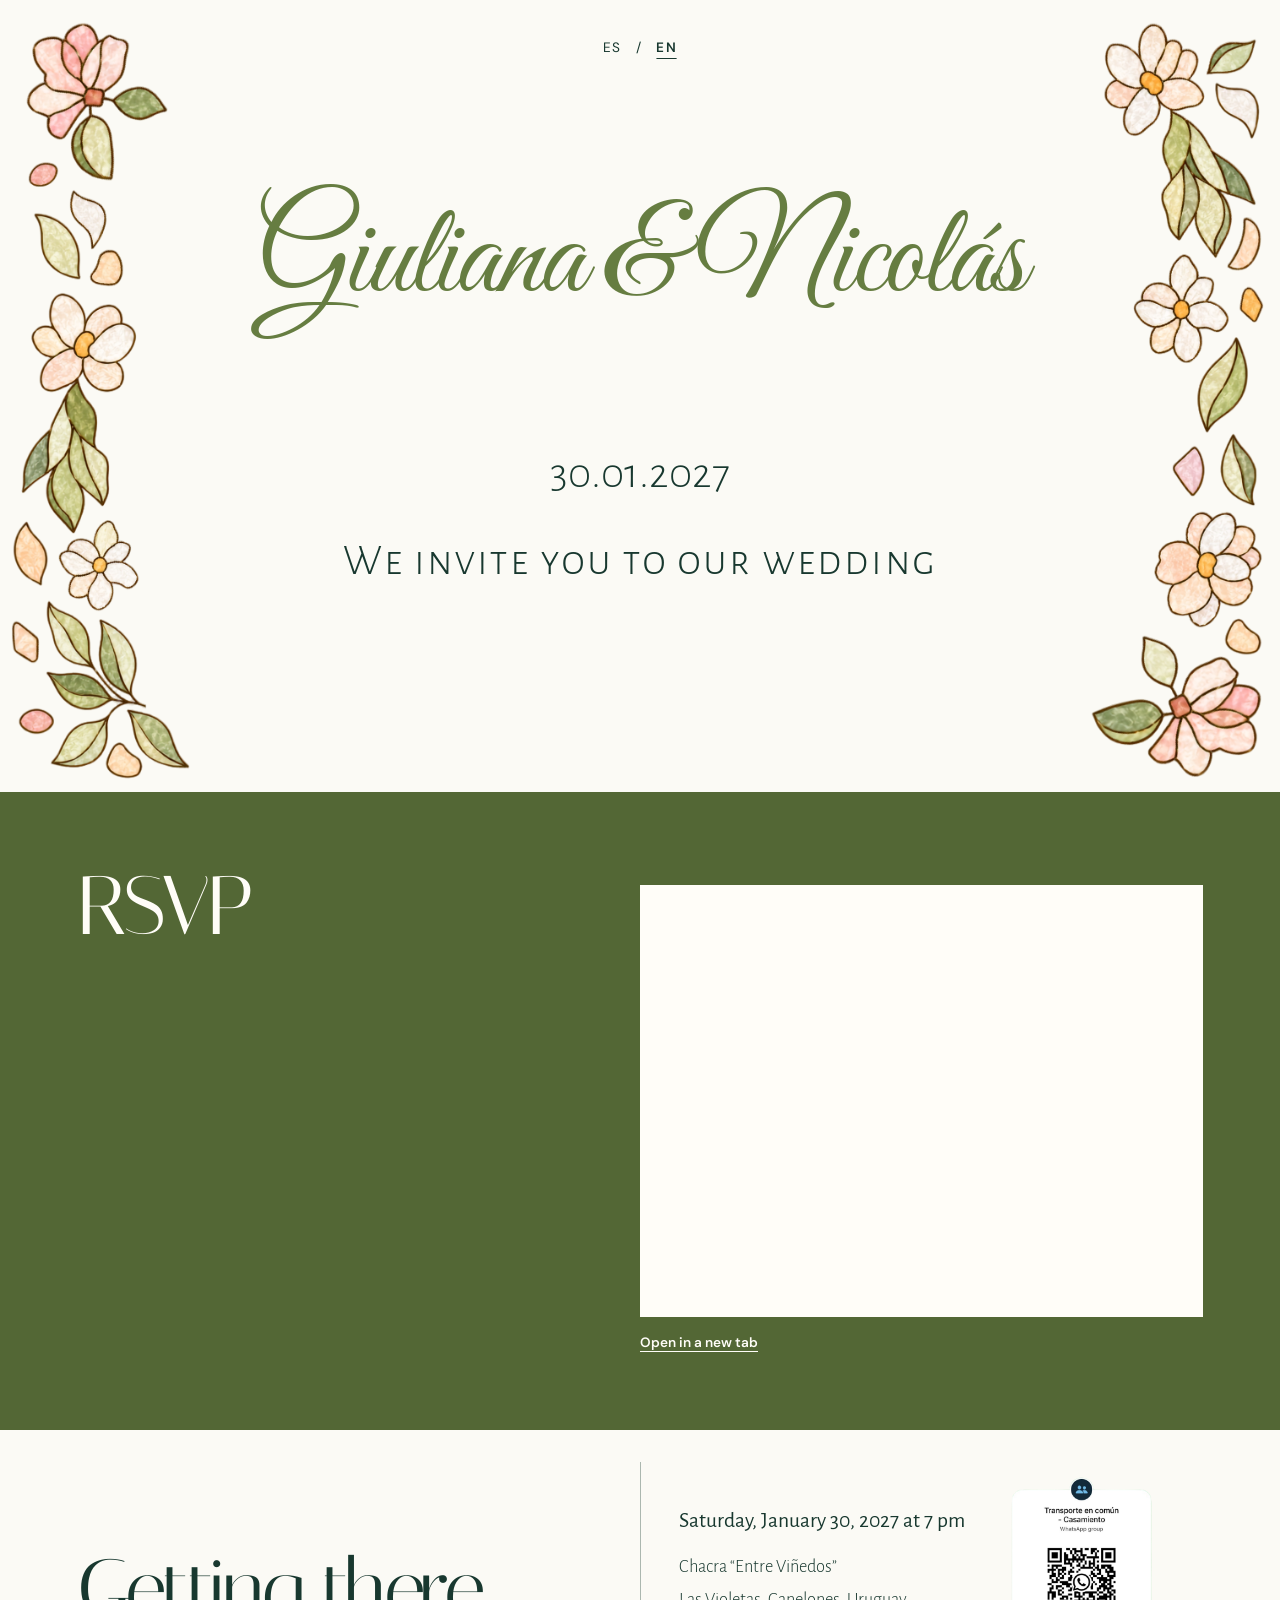
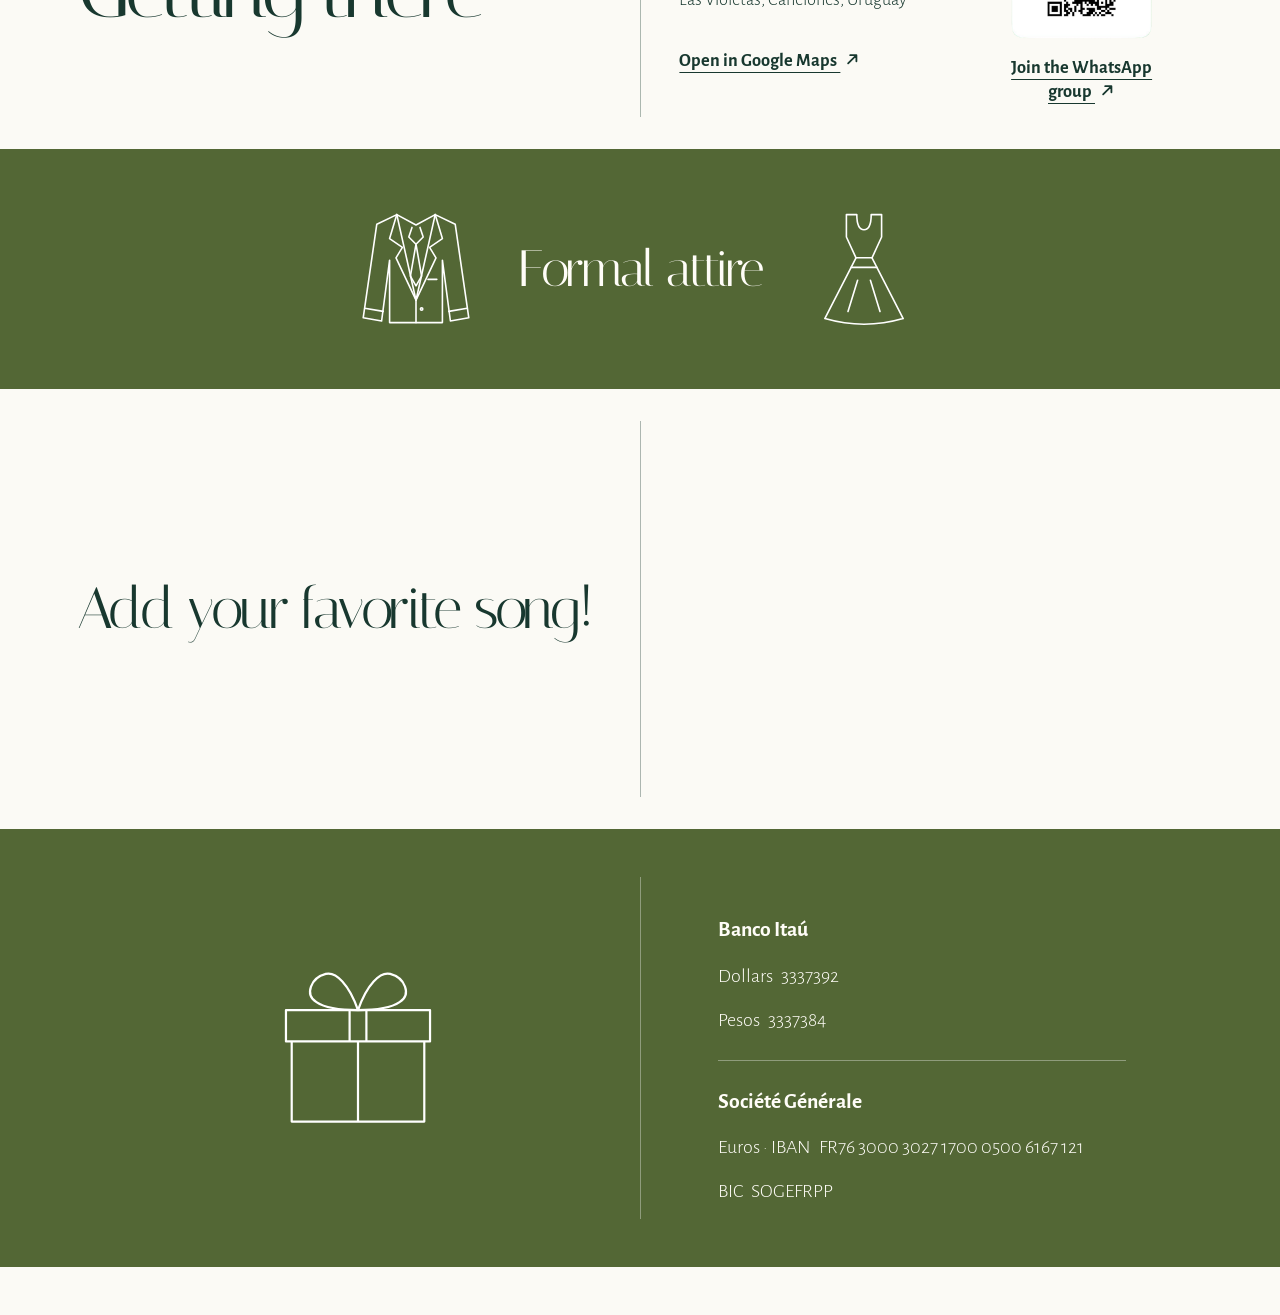
==== commit 1e571d86: "Update English playlist heading" ====
--- a/en.html
+++ b/en.html
@@ -82,7 +82,7 @@
 
     <section class="playlist" aria-labelledby="playlist-title">
       <div class="playlist__heading">
-        <h2 id="playlist-title">Which song is a must?</h2>
+        <h2 id="playlist-title">Add your favorite song!</h2>
       </div>
       <div class="playlist__content">
         <iframe
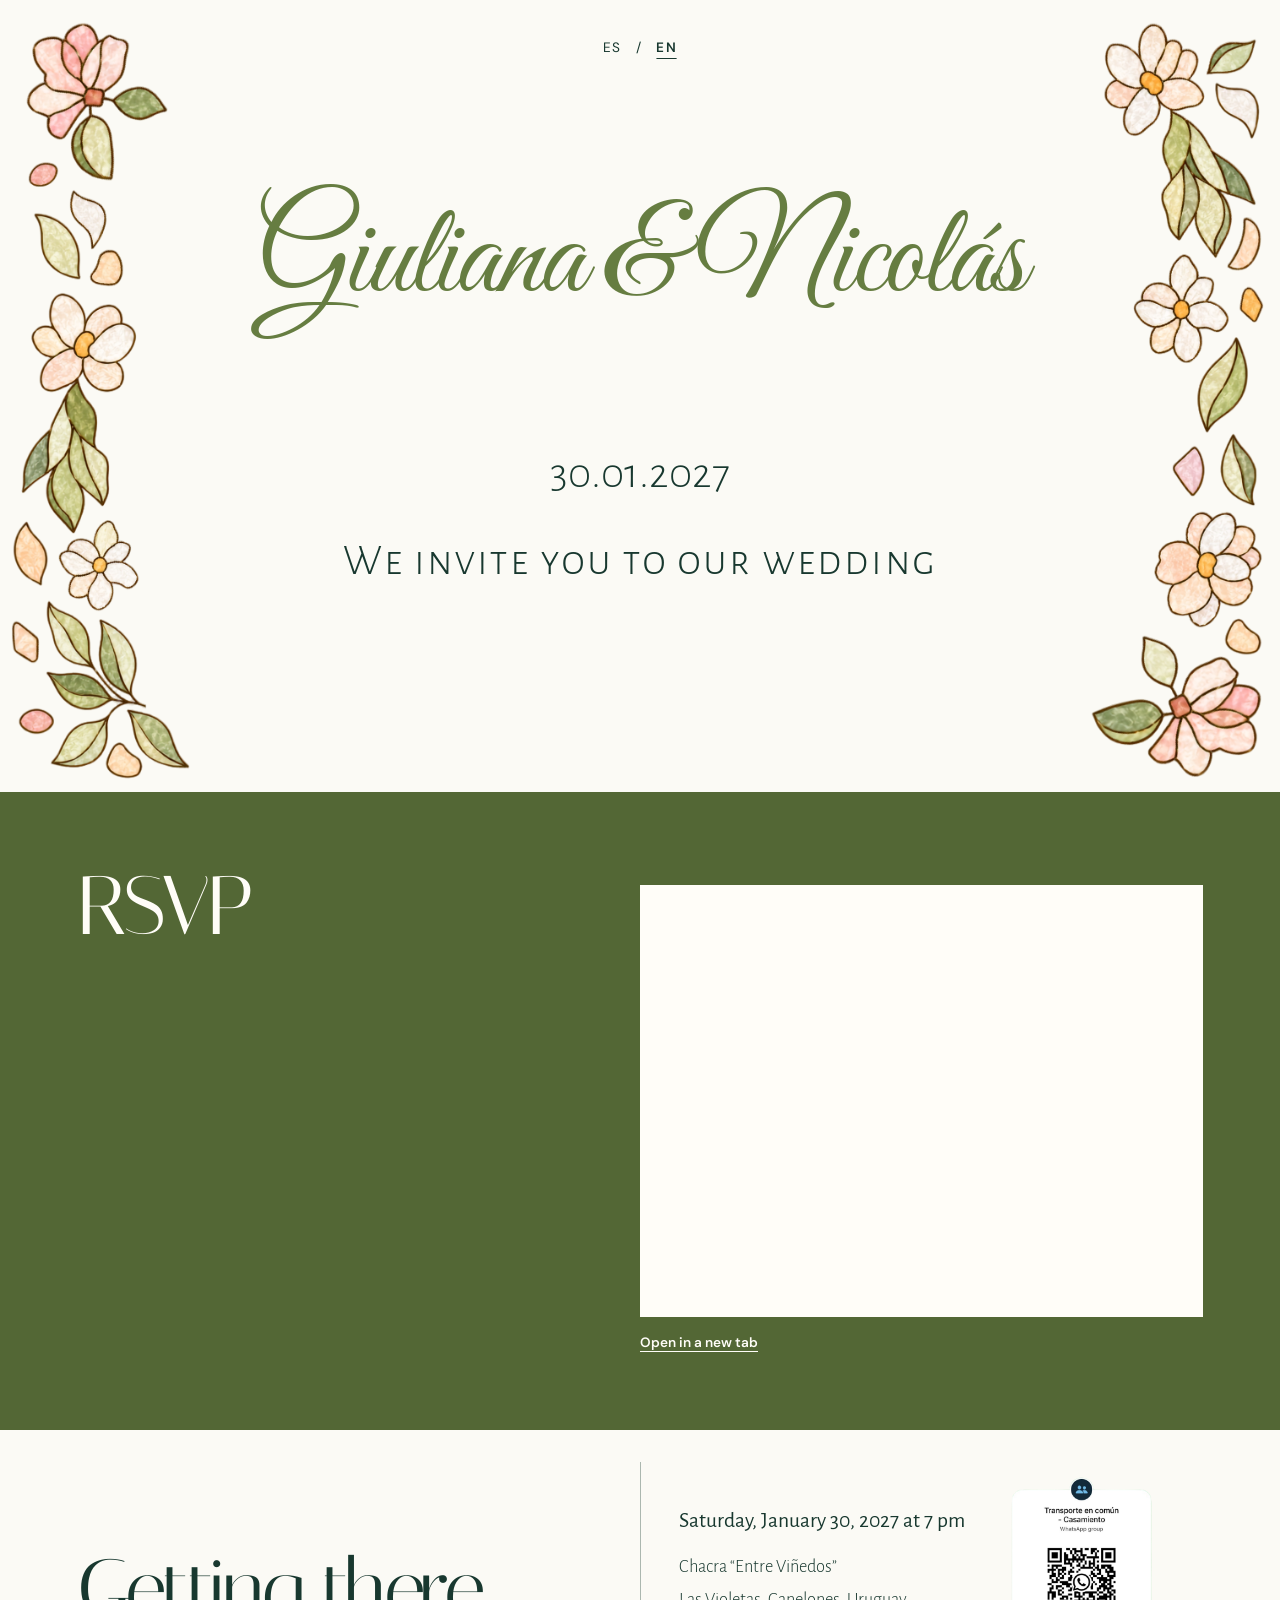
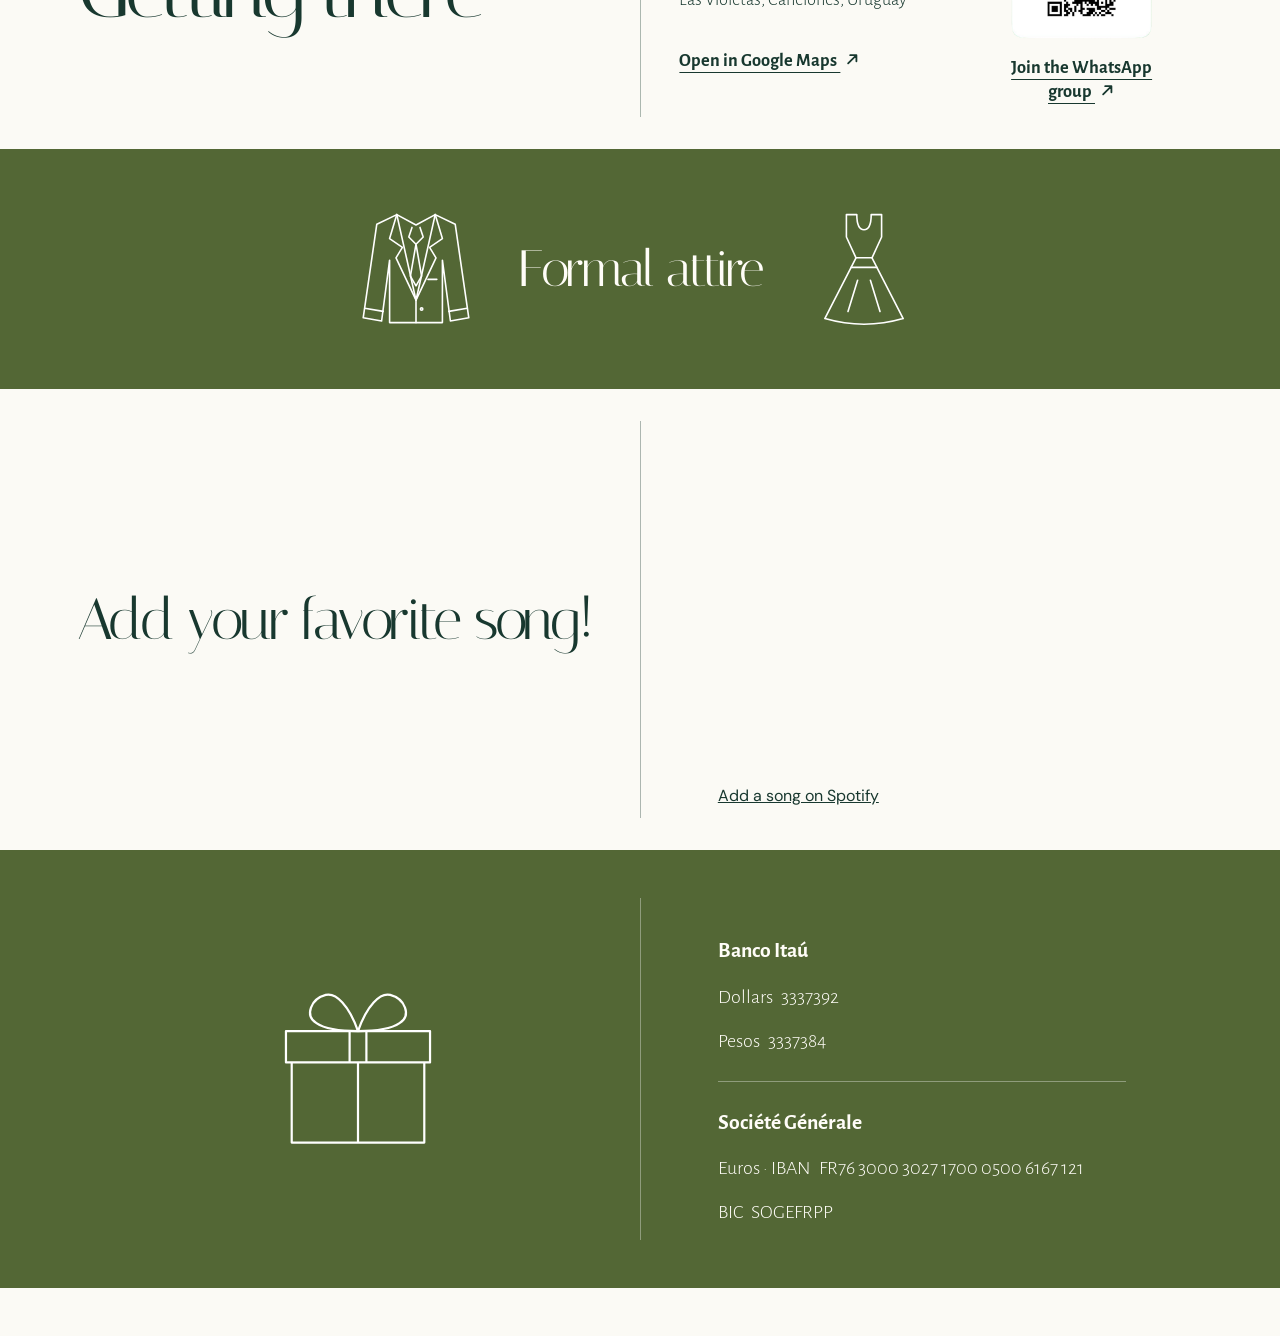
==== commit 2b1a134a: "Add Spotify playlist invite" ====
--- a/en.html
+++ b/en.html
@@ -92,6 +92,7 @@
           loading="lazy"
           allow="autoplay; clipboard-write; encrypted-media; fullscreen; picture-in-picture"
         ></iframe>
+        <a href="https://open.spotify.com/playlist/00ogenAznVLQHIek65mozo?si=b28577eede9c432b&amp;pt=3b3ae6c0c39dfba39e570ee5e693bd22">Add a song on Spotify</a>
       </div>
     </section>
 
